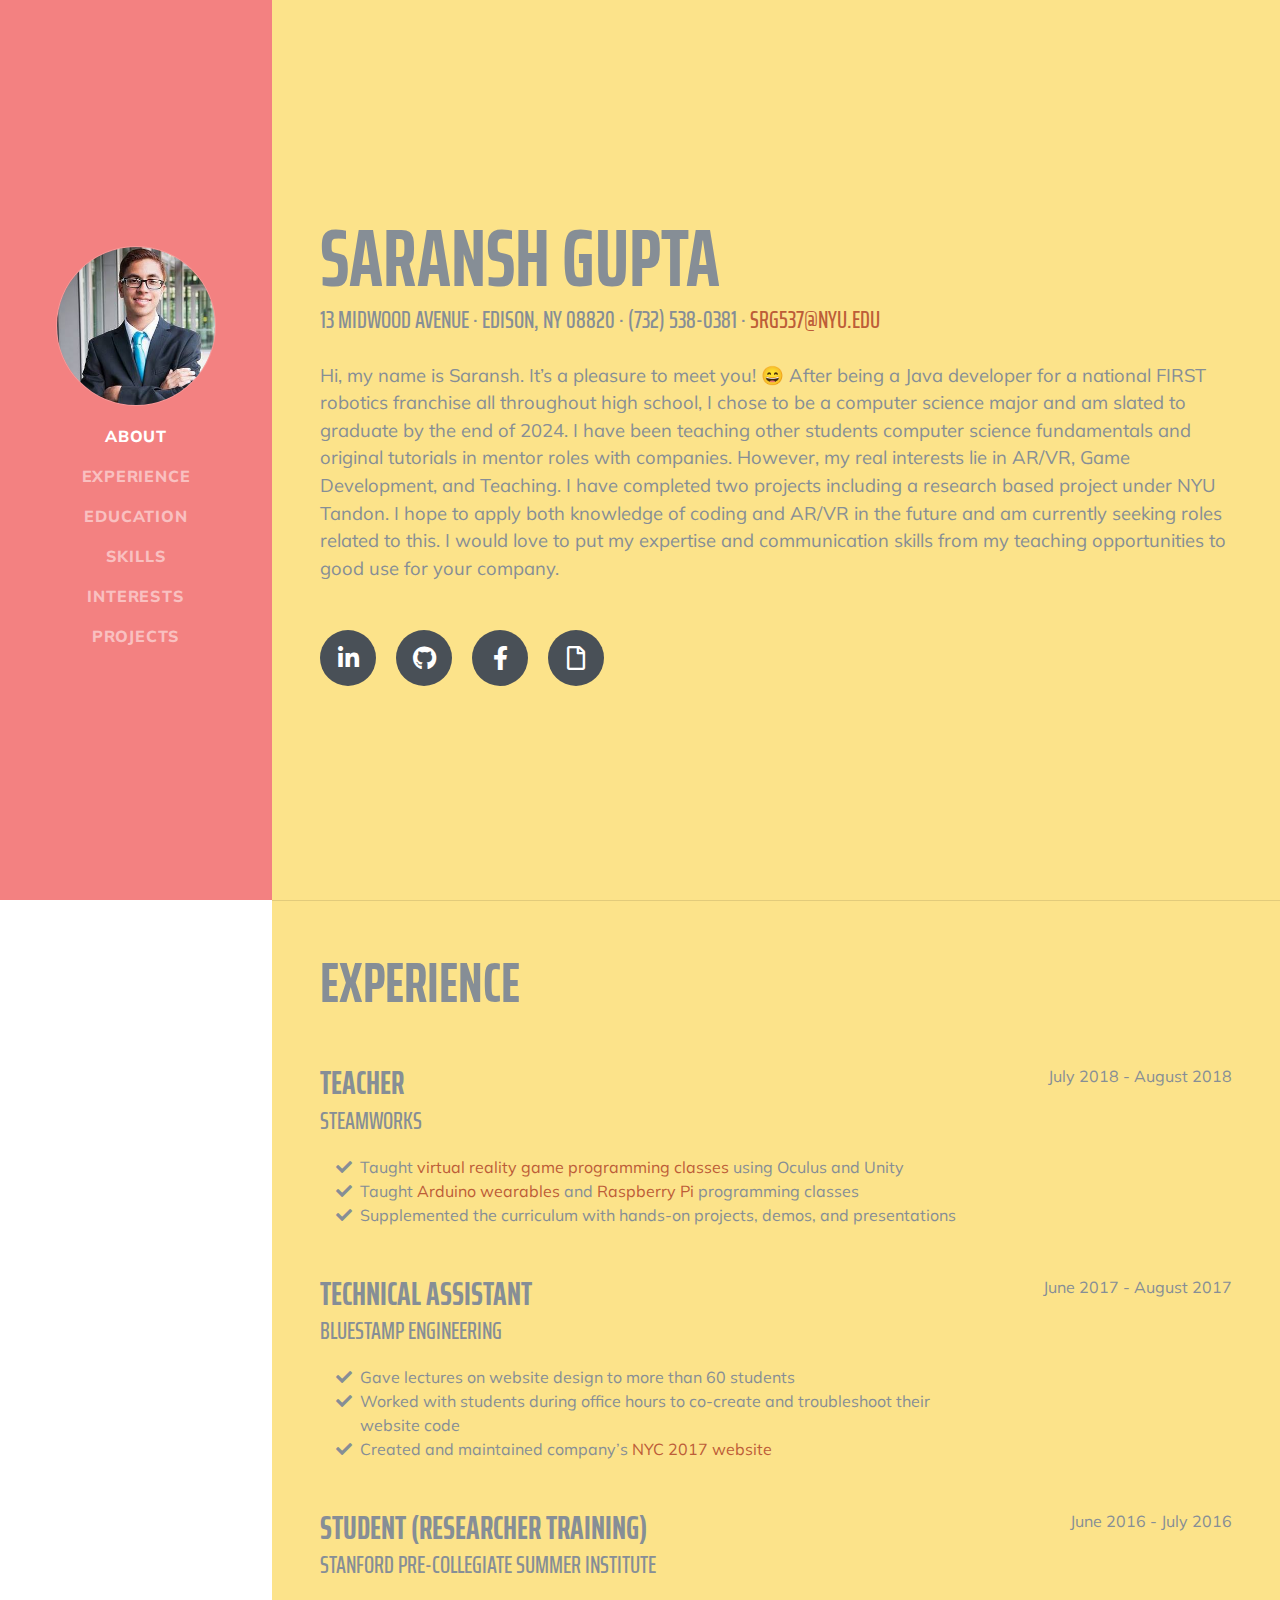
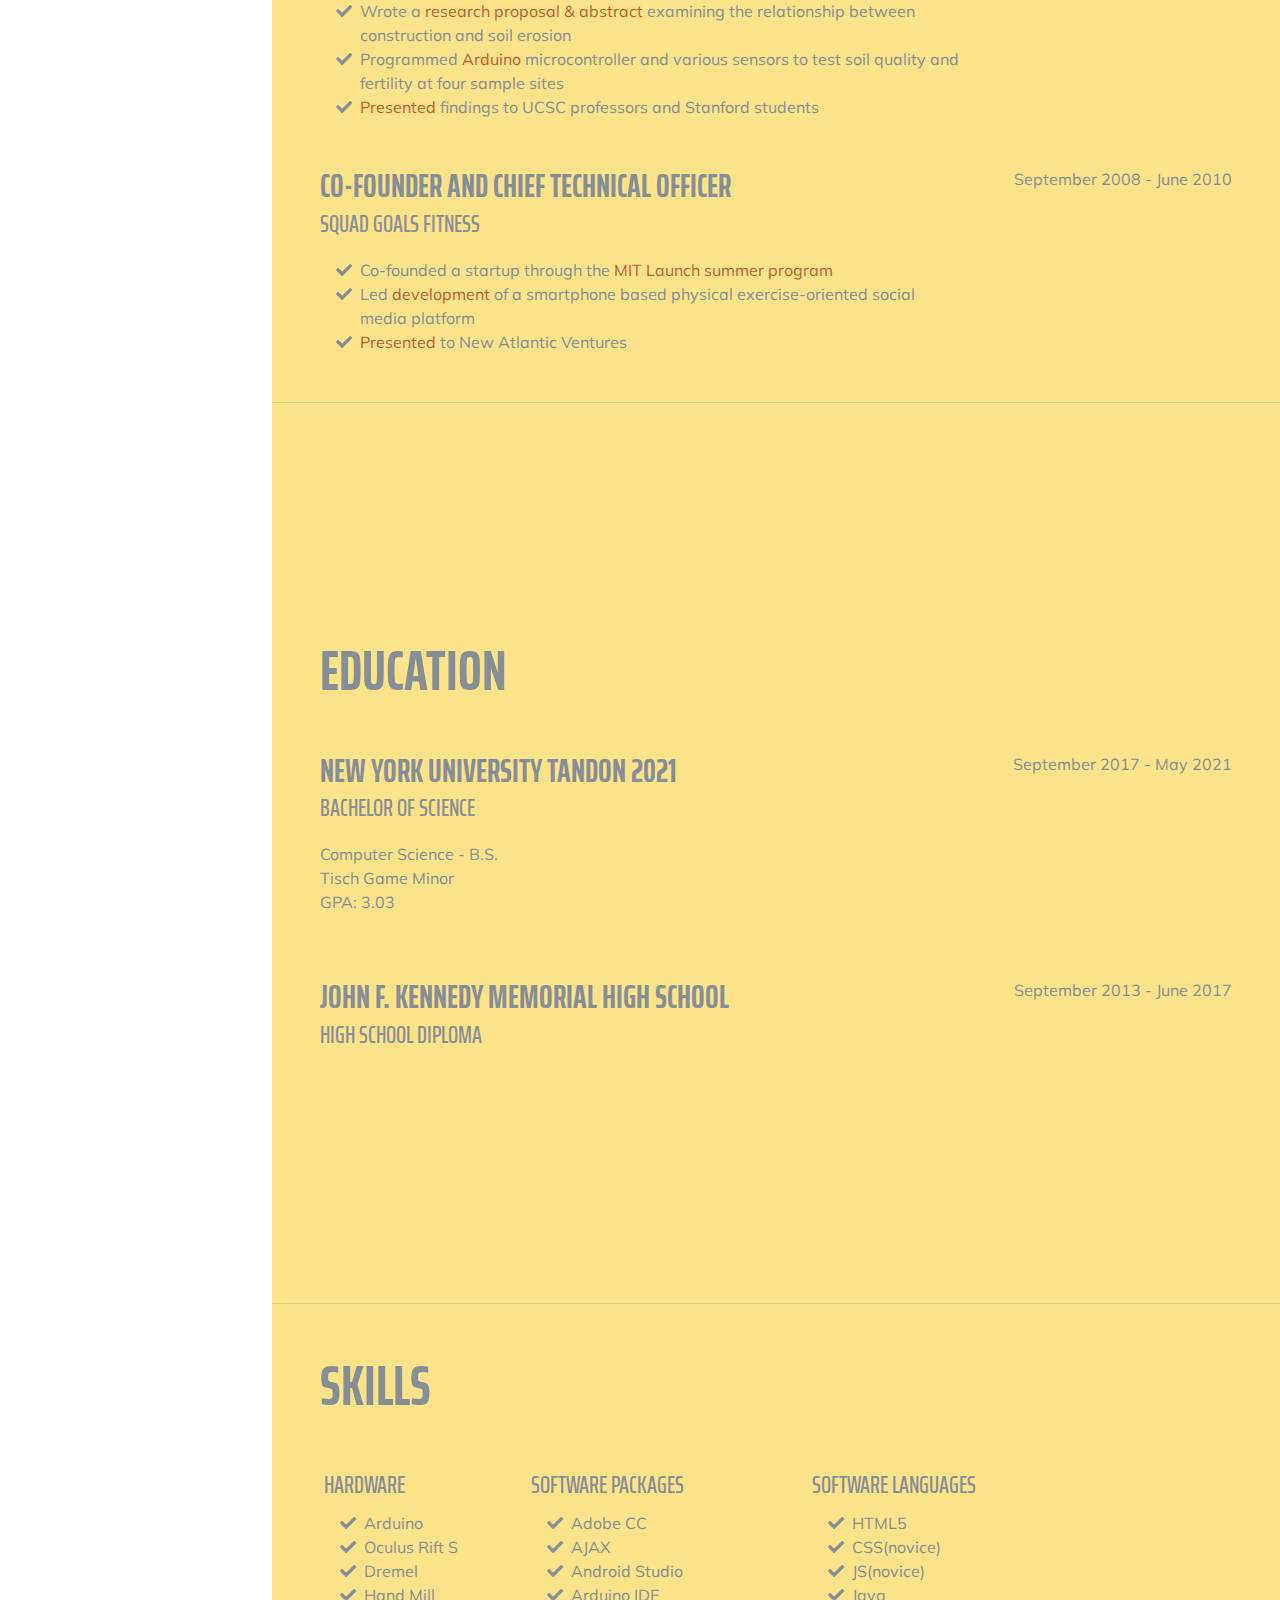
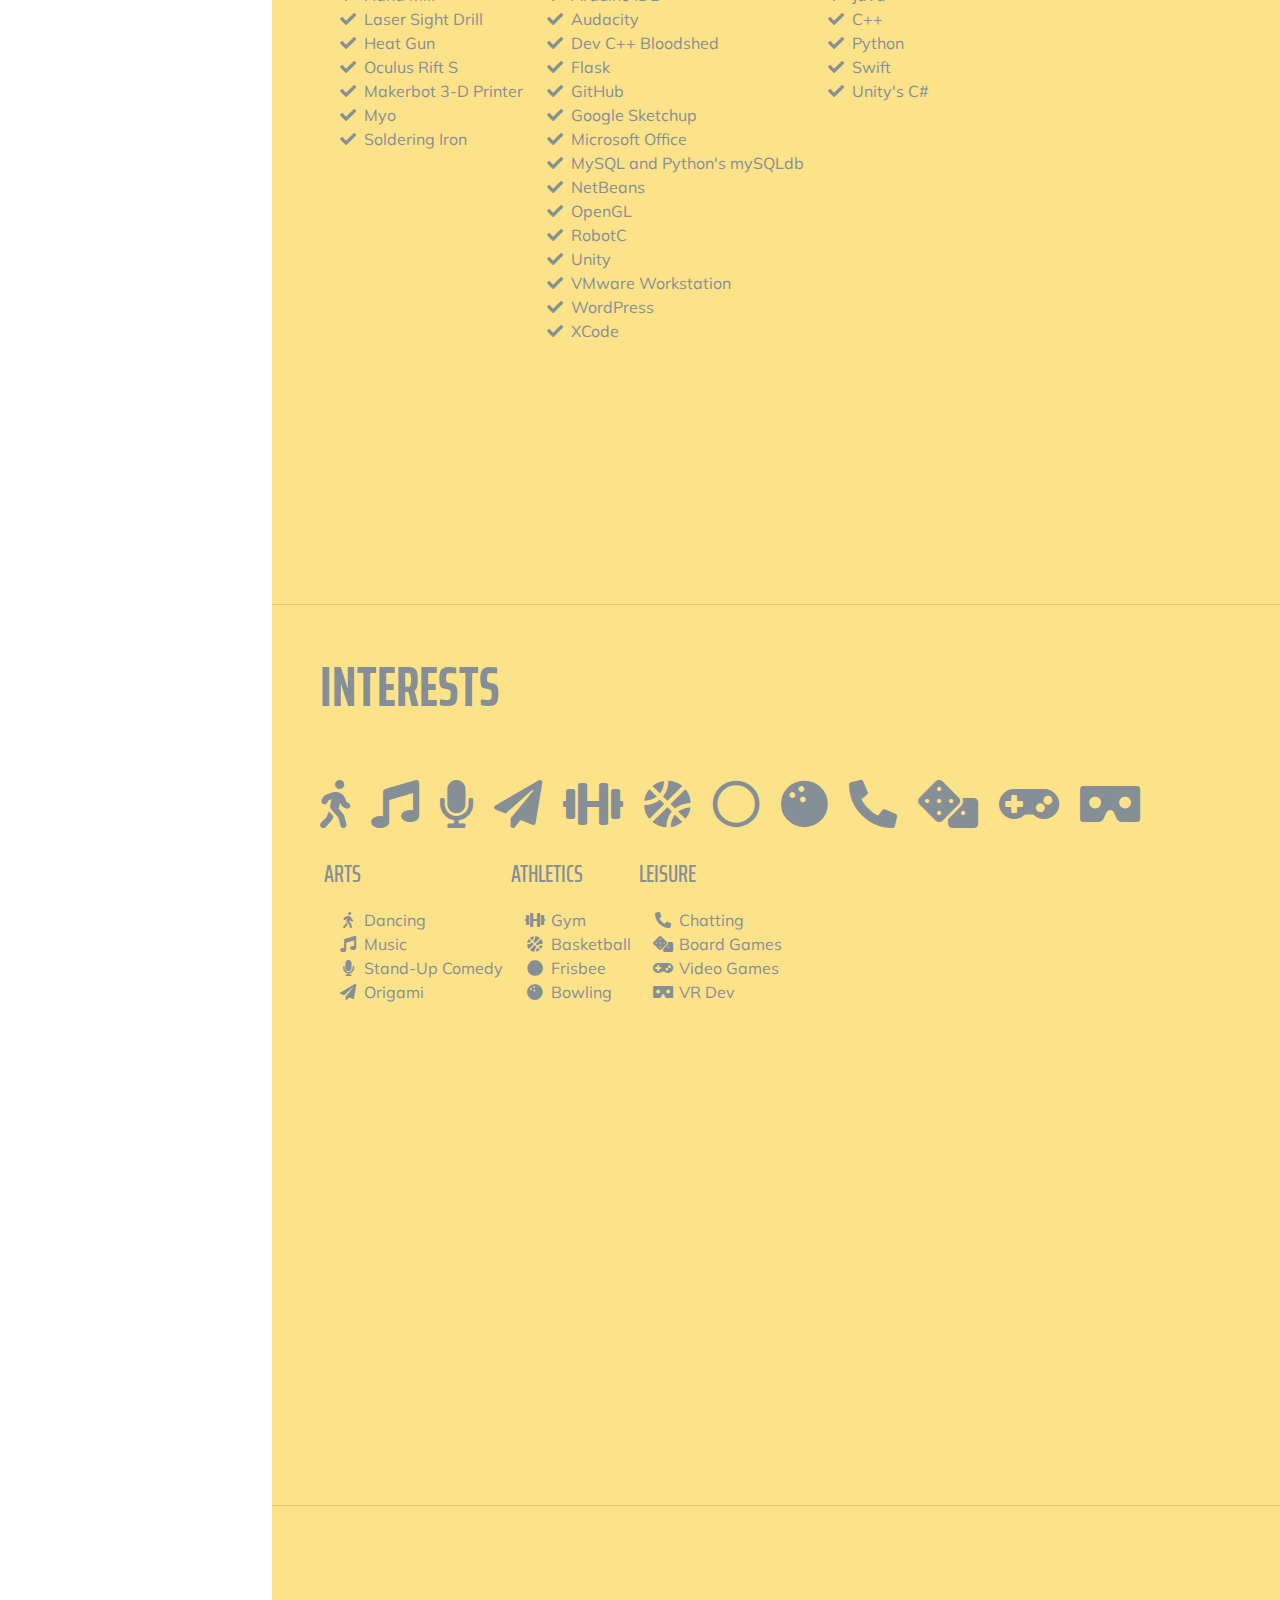
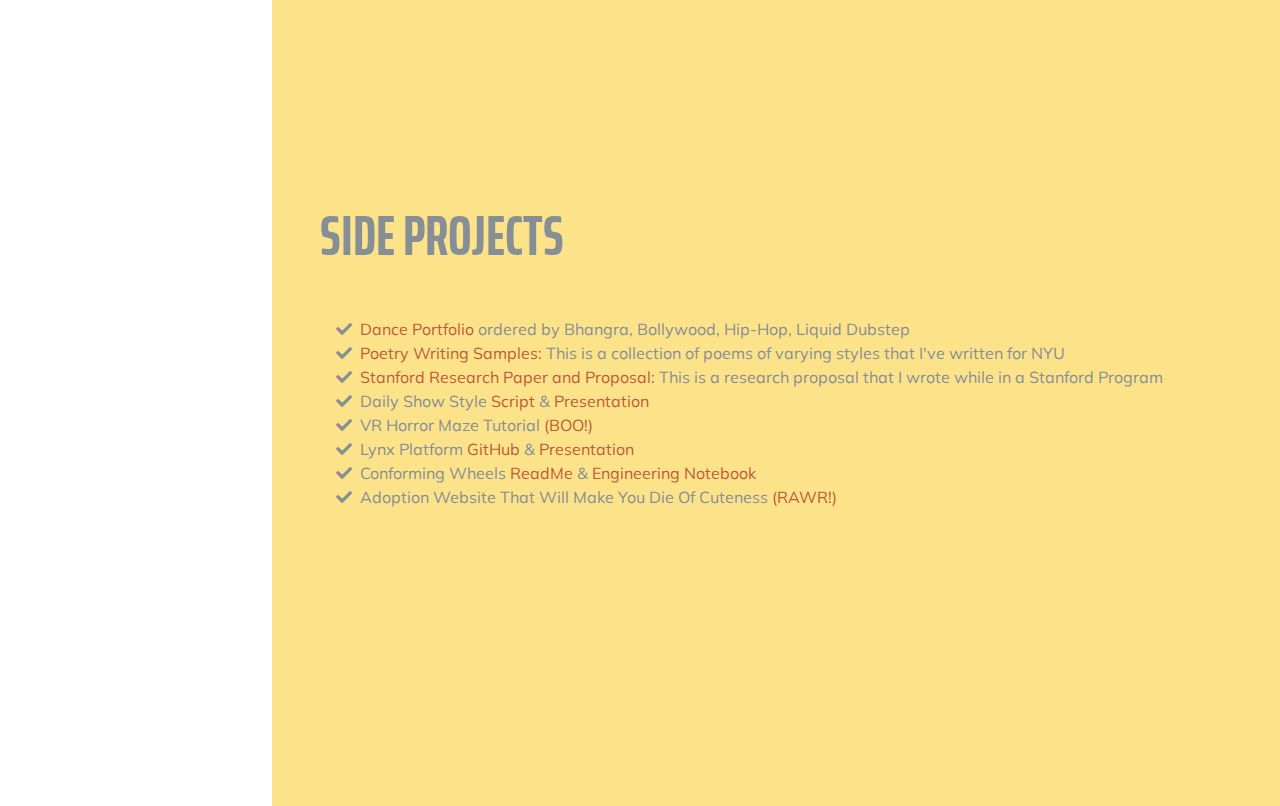
==== index.html @ a54f6830 "Better Wording and Link" ====
<!DOCTYPE html>
<html lang="en">

<head>

  <meta charset="utf-8">
  <meta name="viewport" content="width=device-width, initial-scale=1, shrink-to-fit=no">
  <meta name="description" content="">
  <meta name="author" content="">

  <title>Saransh Gupta</title>

  <!-- Bootstrap core CSS -->
  <link href="vendor/bootstrap/css/bootstrap.min.css" rel="stylesheet">

  <!-- Custom fonts for this template -->
  <link href="https://fonts.googleapis.com/css?family=Saira+Extra+Condensed:500,700" rel="stylesheet">
  <link href="https://fonts.googleapis.com/css?family=Muli:400,400i,800,800i" rel="stylesheet">
  <link href="vendor/fontawesome-free/css/all.min.css" rel="stylesheet">

  <!-- Custom styles for this template -->
  <link href="css/resume.css" rel="stylesheet">

</head>

<body id="page-top">

  <nav class="navbar navbar-expand-lg navbar-dark bg-primary fixed-top" id="sideNav">
    <a class="navbar-brand js-scroll-trigger" href="#page-top">
      <span class="d-block d-lg-none">Saransh Gupta</span>
      <span class="d-none d-lg-block">
        <img class="img-fluid img-profile rounded-circle mx-auto mb-2" src="img/profile.jpg" alt="">
      </span>
    </a>
    <button class="navbar-toggler" type="button" data-toggle="collapse" data-target="#navbarSupportedContent" aria-controls="navbarSupportedContent" aria-expanded="false" aria-label="Toggle navigation">
      <span class="navbar-toggler-icon"></span>
    </button>
    <div class="collapse navbar-collapse" id="navbarSupportedContent">
      <ul class="navbar-nav">
        <li class="nav-item">
          <a class="nav-link js-scroll-trigger" href="#about">About</a>
        </li>
        <li class="nav-item">
          <a class="nav-link js-scroll-trigger" href="#experience">Experience</a>
        </li>
        <li class="nav-item">
          <a class="nav-link js-scroll-trigger" href="#education">Education</a>
        </li>
        <li class="nav-item">
          <a class="nav-link js-scroll-trigger" href="#skills">Skills</a>
        </li>
        <li class="nav-item">
          <a class="nav-link js-scroll-trigger" href="#interests">Interests</a>
        </li>
        <li class="nav-item">
          <a class="nav-link js-scroll-trigger" href="#projects">Projects</a>
        </li>
      </ul>
    </div>
  </nav>

  <div class="container-fluid p-0" id="rightSection">

    <section class="resume-section p-3 p-lg-5 d-flex align-items-center" id="about">
      <div class="w-100">
        <h1 class="mb-0">
          <span class="text-primary">Saransh Gupta</span>
        </h1>
        <div class="subheading mb-4">13 Midwood Avenue · Edison, NY 08820 · (732) 538-0381 ·
          <a href="mailto:srg537@nyu.edu">srg537@nyu.edu</a>
        </div>
        <p class="lead mb-5">Hi, my name is Saransh. It’s a pleasure to meet you! <span>&#128516;</span>
          After being a Java developer for a national FIRST robotics franchise all throughout high school, I chose to be a computer science major and am slated to graduate by the end of 2024.
          I have been teaching other students computer science fundamentals and original tutorials in mentor roles with companies.
          However, my real interests lie in AR/VR, Game Development, and Teaching. I have completed two projects including a research based project under NYU Tandon.
          I hope to apply both knowledge of coding and AR/VR in the future and am currently seeking roles related to this.
          I would love to put my expertise and communication skills from my teaching opportunities to good use for your company.</p>



        <div class="social-icons">
          <a href="https://www.linkedin.com/in/saransh-gupta-76838214a/" target="_blank" rel="noopener" title="LinkedIn ">
            <i class="fab fa-linkedin-in"></i>
          </a>
          <a href="https://github.com/saransh44" target="_blank" rel="noopener" title="GitHub">
            <i class="fab fa-github"></i>
          </a>
          <a href="https://www.facebook.com/saransh.gupta.716" target="_blank" rel="noopener" title="Facebook">
            <i class="fab fa-facebook-f"></i>
          </a>
          <a href="Saransh-Gupta-Resume-VR-Technician.pdf" target="_blank" rel="noopener" title="Resume">
            <i class="far fa-file"></i>
          </a>
        </div>
      </div>
    </section>

    <hr class="m-0">

    <section class="resume-section p-3 p-lg-5 d-flex justify-content-center" id="experience">
      <div class="w-100">
        <h2 class="mb-5">Experience</h2>

        <div class="resume-item d-flex flex-column flex-md-row justify-content-between mb-5">
          <div class="resume-content">
            <h3 class="mb-0">Teacher</h3>
            <div class="subheading mb-3">SteamWorks</div>
            <ul class="fa-ul mb-0">
              <li>
                <i class="fa-li fa fa-check"></i>
                Taught <a href="https://github.com/saransh44/SteamWorks-Projects/tree/master/VR%20Unity%20Class" target="_blank" rel="noopener">
                  virtual reality game programming classes
                </a> using Oculus and Unity</li>
              <li>
                <i class="fa-li fa fa-check"></i>
                Taught <a href="https://github.com/saransh44/SteamWorks-Projects/tree/master/Wearable%20Electronics" target="_blank" rel="noopener">
                  Arduino wearables
                </a> and <a href="https://github.com/saransh44/SteamWorks-Projects/tree/master/Rasperry%20Pi%20Morning%20Class" target="_blank" rel="noopener">
                  Raspberry Pi
                </a> programming classes</li>
              <li>
                <i class="fa-li fa fa-check"></i>
                Supplemented the curriculum with hands-on projects, demos, and presentations</li>
            </ul>
          </div>
          <div class="resume-date text-md-right">
            <span class="text-date">July 2018 - August 2018</span>
          </div>
        </div>

        <div class="resume-item d-flex flex-column flex-md-row justify-content-between mb-5">
          <div class="resume-content">
            <h3 class="mb-0">Technical Assistant</h3>
            <div class="subheading mb-3">BlueStamp Engineering</div>
            <ul class="fa-ul mb-0">
              <li>
                <i class="fa-li fa fa-check"></i>
                Gave lectures on website design to more than 60 students</li>
              <li>
                <i class="fa-li fa fa-check"></i>
                Worked with students during office hours to co-create and troubleshoot their website code</li>
              <li>
                <i class="fa-li fa fa-check"></i>
                Created and maintained company’s <a href="https://bluestampengineering.com/2017-students/" target="_blank" rel="noopener">
                  NYC 2017 website
                </a></li>
            </ul>
          </div>
          <div class="resume-date text-md-right">
            <span class="text-date">June 2017 - August 2017</span>
          </div>
        </div>

        <div class="resume-item d-flex flex-column flex-md-row justify-content-between mb-5">
          <div class="resume-content">
            <h3 class="mb-0">Student (Researcher Training)</h3>
            <div class="subheading mb-3">Stanford Pre-Collegiate Summer Institute</div>
            <ul class="fa-ul mb-0">
              <li>
                <i class="fa-li fa fa-check"></i>
                Wrote a <a href="https://drive.google.com/file/d/1WDD_c12JbHFvUJiFtrfCwK5U7IKbrVuS/view?usp=sharing" target="_blank" rel="noopener">
                  research proposal &amp; abstract
                </a> examining the relationship between construction and soil erosion</li>
              <li>
                <i class="fa-li fa fa-check"></i>
                Programmed <a href="https://github.com/saransh44/Stanford-Pre-Collegiate/tree/master/Arduino%20Testing%20Code" target="_blank" rel="noopener">
                  Arduino
                </a> microcontroller and various sensors to test soil quality and fertility at four sample sites</li>
              <li>
                <i class="fa-li fa fa-check"></i>
                <a href="https://www.emaze.com/@AZIWWZZI/this-is-not-a-pipe" target="_blank" rel="noopener">
                  Presented
                </a> findings to UCSC professors and Stanford students</li>
            </ul>
          </div>
          <div class="resume-date text-md-right">
            <span class="text-date">June 2016 - July 2016</span>
          </div>
        </div>

        <div class="resume-item d-flex flex-column flex-md-row justify-content-between">
          <div class="resume-content">
            <h3 class="mb-0">Co-Founder and Chief Technical Officer</h3>
            <div class="subheading mb-3">Squad Goals Fitness</div>
            <ul class="fa-ul mb-0">
              <li>
                <i class="fa-li fa fa-check"></i>
                Co-founded a startup through the <a href="https://launchx.com/summer-program/" target="_blank" rel="noopener">
                  MIT Launch summer program
                </a></li>
              <li>
                <i class="fa-li fa fa-check"></i>
                Led <a href="https://github.com/saransh44/SquadGoals-Fitness/tree/master/App%20Prototypes" target="_blank" rel="noopener">
                  development
                </a> of a smartphone based physical exercise-oriented social media platform</li>
              <li>
                <i class="fa-li fa fa-check"></i>
                <a href="https://drive.google.com/file/d/1AxNIg6IuGW2gg-oaidrpTa0hUW-SXdqh/view?usp=sharing" target="_blank" rel="noopener">
                  Presented
                </a> to New Atlantic Ventures</li>
            </ul>
          </div>
          <div class="resume-date text-md-right">
            <span class="text-date">September 2008 - June 2010</span>
          </div>
        </div>
      </div>

    </section>

    <hr class="m-0">

    <section class="resume-section p-3 p-lg-5 d-flex align-items-center" id="education">
      <div class="w-100">
        <h2 class="mb-5">Education</h2>

        <div class="resume-item d-flex flex-column flex-md-row justify-content-between mb-5">
          <div class="resume-content">
            <h3 class="mb-0">New York University Tandon 2021</h3>
            <div class="subheading mb-3">Bachelor of Science</div>
            <div>Computer Science - B.S.</div>
            <div>Tisch Game Minor</div>
            <p>GPA: 3.03</p>
          </div>
          <div class="resume-date text-md-right">
            <span class="text-date">September 2017 - May 2021</span>
          </div>
        </div>

        <div class="resume-item d-flex flex-column flex-md-row justify-content-between">
          <div class="resume-content">
            <h3 class="mb-0">John F. Kennedy Memorial High School</h3>
            <div class="subheading mb-3">High School Diploma</div>
            <p></p>
          </div>
          <div class="resume-date text-md-right">
            <span class="date">September 2013 - June 2017</span>
          </div>
        </div>

      </div>
    </section>

    <hr class="m-0">

    <section class="resume-section p-3 p-lg-5" id="skills">
      <div class="w-100">
        <h2 class="mb-5">Skills</h2>

        <ul class="list-inline d-flex align-items">
          <li class="list-inline-item mx-1">
            <div class="subheading mb-2">Hardware</div>
            <ul class="fa-ul mb-0">
              <li>
                <i class="fa-li fa fa-check"></i>
                Arduino</li>
              <li>
                <i class="fa-li fa fa-check"></i>
                Oculus Rift S</li>
              <li>
              <li>
                <i class="fa-li fa fa-check"></i>
                Dremel</li>
              <li>
                <i class="fa-li fa fa-check"></i>
                Hand Mill</li>
              <li>
                <i class="fa-li fa fa-check"></i>
                Laser Sight Drill</li>
              <li>
                <i class="fa-li fa fa-check"></i>
                Heat Gun</li>
              <li>
                  <i class="fa-li fa fa-check"></i>
                Oculus Rift S</li>
              <li>
                <i class="fa-li fa fa-check"></i>
                Makerbot 3-D Printer</li>
              <li>
                <i class="fa-li fa fa-check"></i>
                Myo</li>
              <li>
                <i class="fa-li fa fa-check"></i>
                Soldering Iron</li>
            </ul>
          </li>
          <li class="list-inline-item mx-1">
            <div class="subheading mb-2">Software Packages</div>
            <ul class="fa-ul mb-0">
              <li>
                <i class="fa-li fa fa-check"></i>
                Adobe CC</li>
              <li>
                <i class="fa-li fa fa-check"></i>
                AJAX</li>
              <li>
                <i class="fa-li fa fa-check"></i>
                Android Studio</li>
              <li>
                <i class="fa-li fa fa-check"></i>
                Arduino IDE</li>
              <li>
                <i class="fa-li fa fa-check"></i>
                Audacity</li>
              <li>
                <i class="fa-li fa fa-check"></i>
                Dev C++ Bloodshed</li>
              <li>
                <i class="fa-li fa fa-check"></i>
                Flask</li>
              <li>
                <i class="fa-li fa fa-check"></i>
                GitHub</li>
              <li>
                <i class="fa-li fa fa-check"></i>
                Google Sketchup</li>
              <li>
                <i class="fa-li fa fa-check"></i>
                Microsoft Office</li>
              <li>
                  <i class="fa-li fa fa-check"></i>
                  MySQL and Python's mySQLdb</li>
              <li>
                <i class="fa-li fa fa-check"></i>
                NetBeans</li>
              <li>
                <i class="fa-li fa fa-check"></i>
                OpenGL</li>
              <li>
                <i class="fa-li fa fa-check"></i>
                RobotC</li>
              <li>
                <i class="fa-li fa fa-check"></i>
                Unity</li>
              <li>
                <i class="fa-li fa fa-check"></i>
                VMware Workstation</li>
              <li>
                <i class="fa-li fa fa-check"></i>
                WordPress</li>
              <li>
                <i class="fa-li fa fa-check"></i>
                XCode</li>
            </ul>
          </li>
          <li class="list-inline-item mx-1">
            <div class="subheading mb-2">Software Languages</div>
            <ul class="fa-ul mb-0">
              <li>
                <i class="fa-li fa fa-check"></i>
                HTML5</li>
              <li>
                <i class="fa-li fa fa-check"></i>
                CSS(novice)</li>
              <li>
                <i class="fa-li fa fa-check"></i>
                JS(novice)</li>
              <li>
                <i class="fa-li fa fa-check"></i>
                Java</li>
              <li>
                <i class="fa-li fa fa-check"></i>
                C++</li>
              <li>
                <i class="fa-li fa fa-check"></i>
                Python</li>
              <li>
                <i class="fa-li fa fa-check"></i>
                Swift</li>
              <li>
                <i class="fa-li fa fa-check"></i>
                Unity's C#</li>
            </ul>
          </li>
        </ul>
      </div>
    </section>

    <hr class="m-0">

    <section class="resume-section p-3 p-lg-5 d-flex" id="interests">
      <div class="w-100">
        <h2 class="mb-5">Interests</h2>
        <ul class="list-inline dev-icons">
          <li class="list-inline-item">
            <i class="fas fa-walking"></i>
          </li>
          <li class="list-inline-item">
            <i class="fas fa-music"></i>
          </li>
          <li class="list-inline-item">
            <i class="fas fa-microphone"></i>
          </li>
          <li class="list-inline-item">
            <i class="fas fa-paper-plane"></i>
          </li>
          <li class="list-inline-item">
            <i class="fas fa-dumbbell"></i>
          </li>
          <li class="list-inline-item">
            <i class="fas fa-basketball-ball"></i>
          </li>
          <li class="list-inline-item">
            <i class="far fa-circle"></i>
          </li>
          <li class="list-inline-item">
            <i class="fas fa-bowling-ball"></i>
          </li>
          <li class="list-inline-item">
            <i class="fas fa-phone-alt"></i>
          </li>
          <li class="list-inline-item">
            <i class="fas fa-dice"></i>
          </li>
          <li class="list-inline-item">
            <i class="fas fa-gamepad"></i>
          </li>
          <li class="list-inline-item">
            <i class="fas fa-vr-cardboard"></i>
          </li>
        </ul>

        <ul class="list-inline d-flex align-items">
          <li class="list-inline-item mx-1">
            <div class="subheading mb-3">Arts</div>
            <ul class="fa-ul mb-0">
              <li>
                <i class="fa-li fa fa-walking"></i>
                Dancing</li>
              <li>
                <i class="fa-li fa fa-music"></i>
                Music</li>
              <li>
                <i class="fa-li fa fa-microphone"></i>
                Stand-Up Comedy</li>
              <li>
                <i class="fa-li fa fa-paper-plane"></i>
                Origami</li>
            </ul>
          </li>
          <li class="list-inline-item mx-1">
            <div class="subheading mb-3">Athletics</div>
            <ul class="fa-ul mb-0">
              <li>
                <i class="fa-li fa fa-dumbbell"></i>
                Gym</li>
              <li>
                <i class="fa-li fa fa-basketball-ball"></i>
                Basketball</li>
              <li>
                <i class="fa-li fa fa-circle"></i>
                Frisbee</li>
              <li>
                <i class="fa-li fa fa-bowling-ball"></i>
                Bowling</li>
            </ul>
          </li>
          <li class="list-inline-item mx-1">
            <div class="subheading mb-3">Leisure</div>
            <ul class="fa-ul mb-0">
              <li>
                <i class="fa-li fa fa-phone-alt"></i>
                Chatting</li>
              <li>
                <i class="fa-li fa fa-dice"></i>
                Board Games</li>
              <li>
                <i class="fa-li fa fa-gamepad"></i>
                Video Games</li>
              <li>
                <i class="fa-li fa fa-vr-cardboard"></i>
                VR Dev</li>
            </ul>
          </li>
        </ul>
      </div>
    </section>

    <hr class="m-0">

    <section class="resume-section p-3 p-lg-5 d-flex align-items-center" id="projects">
      <div class="w-100">
        <h2 class="mb-5">Side Projects</h2>
        <ul class="fa-ul mb-0">
          <li>
            <i class="fa-li fa fa-check"></i>
            <a href="https://drive.google.com/file/d/0BxiZem0QD8Isc2JSZHVIdGRWQ0U/view?usp=sharing" target="_blank" rel="noopener">
              Dance Portfolio
            </a>ordered by Bhangra, Bollywood, Hip-Hop, Liquid Dubstep </li>
            <!-- <i class="fa-li fa fa-check"></i>
            <a href="http://f948d5dd353e.ngrok.io/" target="_blank" rel="noopener">
              ToDoList Sample Site
            </a>displaying the power of HTML, CSS, JS, JS’Ajax, Python’s Flask, Python’s mySQLdb, MySQL </li> -->
          <li>
            <i class="fa-li fa fa-check"></i>
            <a href="https://drive.google.com/drive/folders/1U7Sl16ek_gzHz1SuKWc3vw4nsKh8J0qZ?usp=sharing" target="_blank" rel="noopener">
              Poetry Writing Samples: 
            </a>This is a collection of poems of varying styles that I've written for NYU </li>
          
          <li>
              <i class="fa-li fa fa-check"></i>
              <a href="https://docs.google.com/document/d/0B8gr3AQvjZwSTEY1eEFFazUwaEE/edit?usp=sharing&ouid=100303394141129317902&resourcekey=0-Ox1oJKIn7KvffF8Zb26seg&rtpof=true&sd=true" target="_blank" rel="noopener">
                Stanford Research Paper and Proposal: 
              </a>This is a research proposal that I wrote while in a Stanford Program </li>
          <li>
            <i class="fa-li fa fa-check"></i>
            Daily Show Style <a href="https://docs.google.com/document/d/1D_EPNZG-DemUpPTbkLmfDhewSfEU1qaycpL2zxHpamE/edit?usp=sharing" target="_blank" rel="noopener">
              Script
            </a> &amp; <a href="https://drive.google.com/file/d/12hMh4UMIaNM506CAvxTM3rqGSc84phHt/view?usp=sharing" target="_blank" rel="noopener">
              Presentation
            </a></li>
          <li>
            <i class="fa-li fa fa-check"></i>
            VR Horror Maze Tutorial<a href="https://github.com/saransh44/Horror-Games" target="_blank" rel="noopener">
              (BOO!)
            </a></li>
          <li>
            <i class="fa-li fa fa-check"></i>
            Lynx Platform <a href="https://github.com/saransh44/LynxApp" target="_blank" rel="noopener">
              GitHub
            </a> &amp;
            <a href="https://drive.google.com/file/d/1zNTwzfvbZ8Fy3Qt60LpvO07_j0FgdUvO/view?usp=sharing" target="_blank" rel="noopener">
              Presentation
            </a></li>
          <!-- <li>
            <i class="fa-li fa fa-check"></i>
            Stanford Soil Erosion Research &amp; Presentation </li> -->
          <li>
            <i class="fa-li fa fa-check"></i>
            Conforming Wheels <a href="https://github.com/saransh44/Conforming-Wheels/blob/master/README.md" target="_blank" rel="noopener">
              ReadMe
            </a> &amp;
            <a href="https://onedrive.live.com/redir?resid=C221876787431576%212844&authkey=%21AJ73-8-MNhJIIZ4&page=View&wd=target%28CAD%20and%20Design.one%7Cb3ecca20-816f-4d23-8037-c173ade24412%2FWheel%20Launcher%20Design%20V4%7Cde5dfc56-efba-453c-8a3f-7582943a52de%2F%29" target="_blank" rel="noopener">
              Engineering Notebook
            </a></li>
          <li>
            <i class="fa-li fa fa-check"></i>
            Adoption Website That Will Make You Die Of Cuteness
            <a href="puppy-website/index.html" target="_blank" rel="noopener">
              (RAWR!)
            </a></li>

        </ul>
      </div>
    </section>

  </div>

  <!-- Bootstrap core JavaScript -->
  <script src="vendor/jquery/jquery.min.js"></script>
  <script src="vendor/bootstrap/js/bootstrap.bundle.min.js"></script>

  <!-- Plugin JavaScript -->
  <script src="vendor/jquery-easing/jquery.easing.min.js"></script>

  <!-- Custom scripts for this template -->
  <script src="js/resume.min.js"></script>

</body>

</html>
---- css/resume.css ----
/*!
 * Start Bootstrap - Resume v5.0.7 (https://startbootstrap.com/template-overviews/resume)
 * Copyright 2013-2019 Start Bootstrap
 * Licensed under MIT (https://github.com/BlackrockDigital/startbootstrap-resume/blob/master/LICENSE)
 */

body {
  font-family: 'Muli', -apple-system, BlinkMacSystemFont, 'Segoe UI', Roboto, 'Helvetica Neue', Arial, sans-serif, 'Apple Color Emoji', 'Segoe UI Emoji', 'Segoe UI Symbol', 'Noto Color Emoji';
  padding-top: 54px;
  color: #868e96;
}


@media (min-width: 992px) {
  body {
    padding-top: 0;
    padding-left: 17rem;
  }
}

h1,
h2,
h3,
h4,
h5,
h6 {
  font-family: 'Saira Extra Condensed', -apple-system, BlinkMacSystemFont, 'Segoe UI', Roboto, 'Helvetica Neue', Arial, sans-serif, 'Apple Color Emoji', 'Segoe UI Emoji', 'Segoe UI Symbol', 'Noto Color Emoji';
  font-weight: 700;
  text-transform: uppercase;
  color: #868e96
}

h1 {
  font-size: 5rem;
  line-height: 5.5rem;
}

h2 {
  font-size: 3.5rem;
}

h3 {
  font-size: 2rem;
}

p.lead {
  font-size: 1.15rem;
  font-weight: 400;
}

.subheading {
  text-transform: uppercase;
  font-weight: 500;
  font-family: 'Saira Extra Condensed', -apple-system, BlinkMacSystemFont, 'Segoe UI', Roboto, 'Helvetica Neue', Arial, sans-serif, 'Apple Color Emoji', 'Segoe UI Emoji', 'Segoe UI Symbol', 'Noto Color Emoji';
  font-size: 1.5rem;
}

.social-icons a {
  display: inline-block;
  height: 3.5rem;
  width: 3.5rem;
  background-color: #495057;
  color: #fff !important;
  border-radius: 100%;
  text-align: center;
  font-size: 1.5rem;
  line-height: 3.5rem;
  margin-right: 1rem;
}

.social-icons a:last-child {
  margin-right: 0;
}

.social-icons a:hover {
  background-color: #BD5D38;
}

.dev-icons {
  font-size: 3rem;
}

.dev-icons .list-inline-item i:hover {
  color: #BD5D38;
}

#sideNav .navbar-nav .nav-item .nav-link {
  font-weight: 800;
  letter-spacing: 0.05rem;
  text-transform: uppercase;
}

#sideNav .navbar-toggler:focus {
  outline-color: #d48a6e;
}

@media (min-width: 992px) {
  #sideNav {
    text-align: center;
    position: fixed;
    top: 0;
    left: 0;
    display: -webkit-box;
    display: -ms-flexbox;
    display: flex;
    -webkit-box-orient: vertical;
    -webkit-box-direction: normal;
    -ms-flex-direction: column;
    flex-direction: column;
    width: 17rem;
    height: 100vh;
  }
  #sideNav .navbar-brand {
    display: -webkit-box;
    display: -ms-flexbox;
    display: flex;
    margin: auto auto 0;
    padding: 0.1rem;
  }
  #sideNav .navbar-brand .img-profile {
    max-width: 10rem;
    max-height: 10rem;
    border: 0.1rem solid rgba(255, 255, 255, 0.2);
  }
  #sideNav .navbar-collapse {
    display: -webkit-box;
    display: -ms-flexbox;
    display: flex;
    -webkit-box-align: start;
    -ms-flex-align: start;
    align-items: flex-start;
    -webkit-box-flex: 0;
    -ms-flex-positive: 0;
    flex-grow: 0;
    width: 100%;
    margin-bottom: auto;
  }
  #sideNav .navbar-collapse .navbar-nav {
    -webkit-box-orient: vertical;
    -webkit-box-direction: normal;
    -ms-flex-direction: column;
    flex-direction: column;
    width: 100%;
  }
  #sideNav .navbar-collapse .navbar-nav .nav-item {
    display: block;
  }
  #sideNav .navbar-collapse .navbar-nav .nav-item .nav-link {
    display: block;
  }
}

section.resume-section {
  padding-top: 5rem !important;
  padding-bottom: 5rem !important;
  max-width: 75rem;
}

section.resume-section .resume-item .resume-date {
  min-width: none;
}

@media (min-width: 768px) {
  section.resume-section {
    min-height: 100vh;
  }
  section.resume-section .resume-item .resume-date {
    min-width: 17rem;
  }
}

@media (min-width: 992px) {
  section.resume-section {
    padding-top: 3rem !important;
    padding-bottom: 3rem !important;
  }
}

.bg-primary {
  background-color: #f38181 !important;
}

.text-primary {
  color: #868e96 !important;
}
.text-date {

}
a {
  color: #BD5D38;
}

a:hover, a:focus, a:active {
  color: #824027;
}
#rightSection {
  background-color: #fce38a;
  padding: none;
  margin: none;

}

.navbar-toggler {
  /* padding: .25rem rem; */
  padding-right:0.75rem !important;

  padding-left: 0.25rem  !important;


  margin-right: 2.1rem !important;
  /* margin-left: 1rem  !important; */


  font-size: 1.25rem;
  line-height: 1;
  background-color: transparent;
  border: 1px solid transparent;
  border-radius: .25rem;
}

/* .fixed-top {
  position: fixed;
  top: 0;
  right: 1 !important;
  left: 0;
  z-index: 1030;
} */
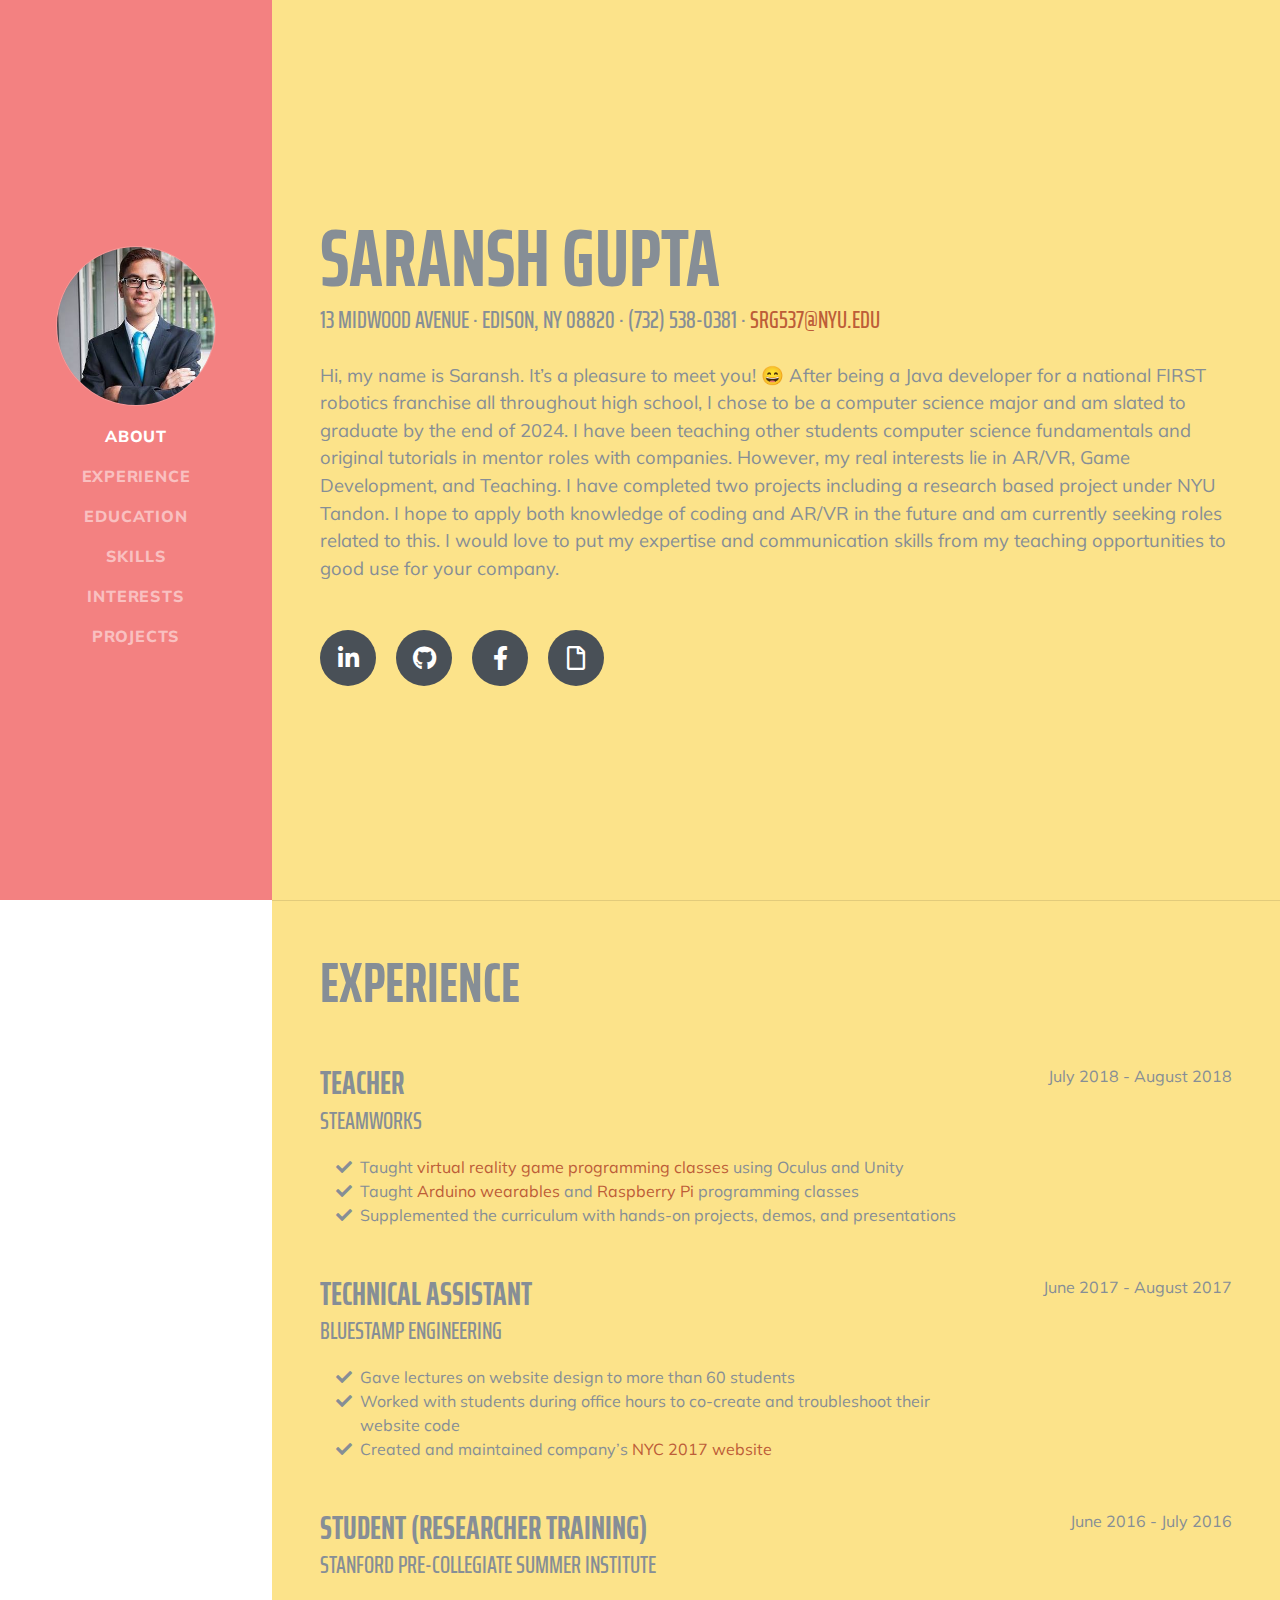
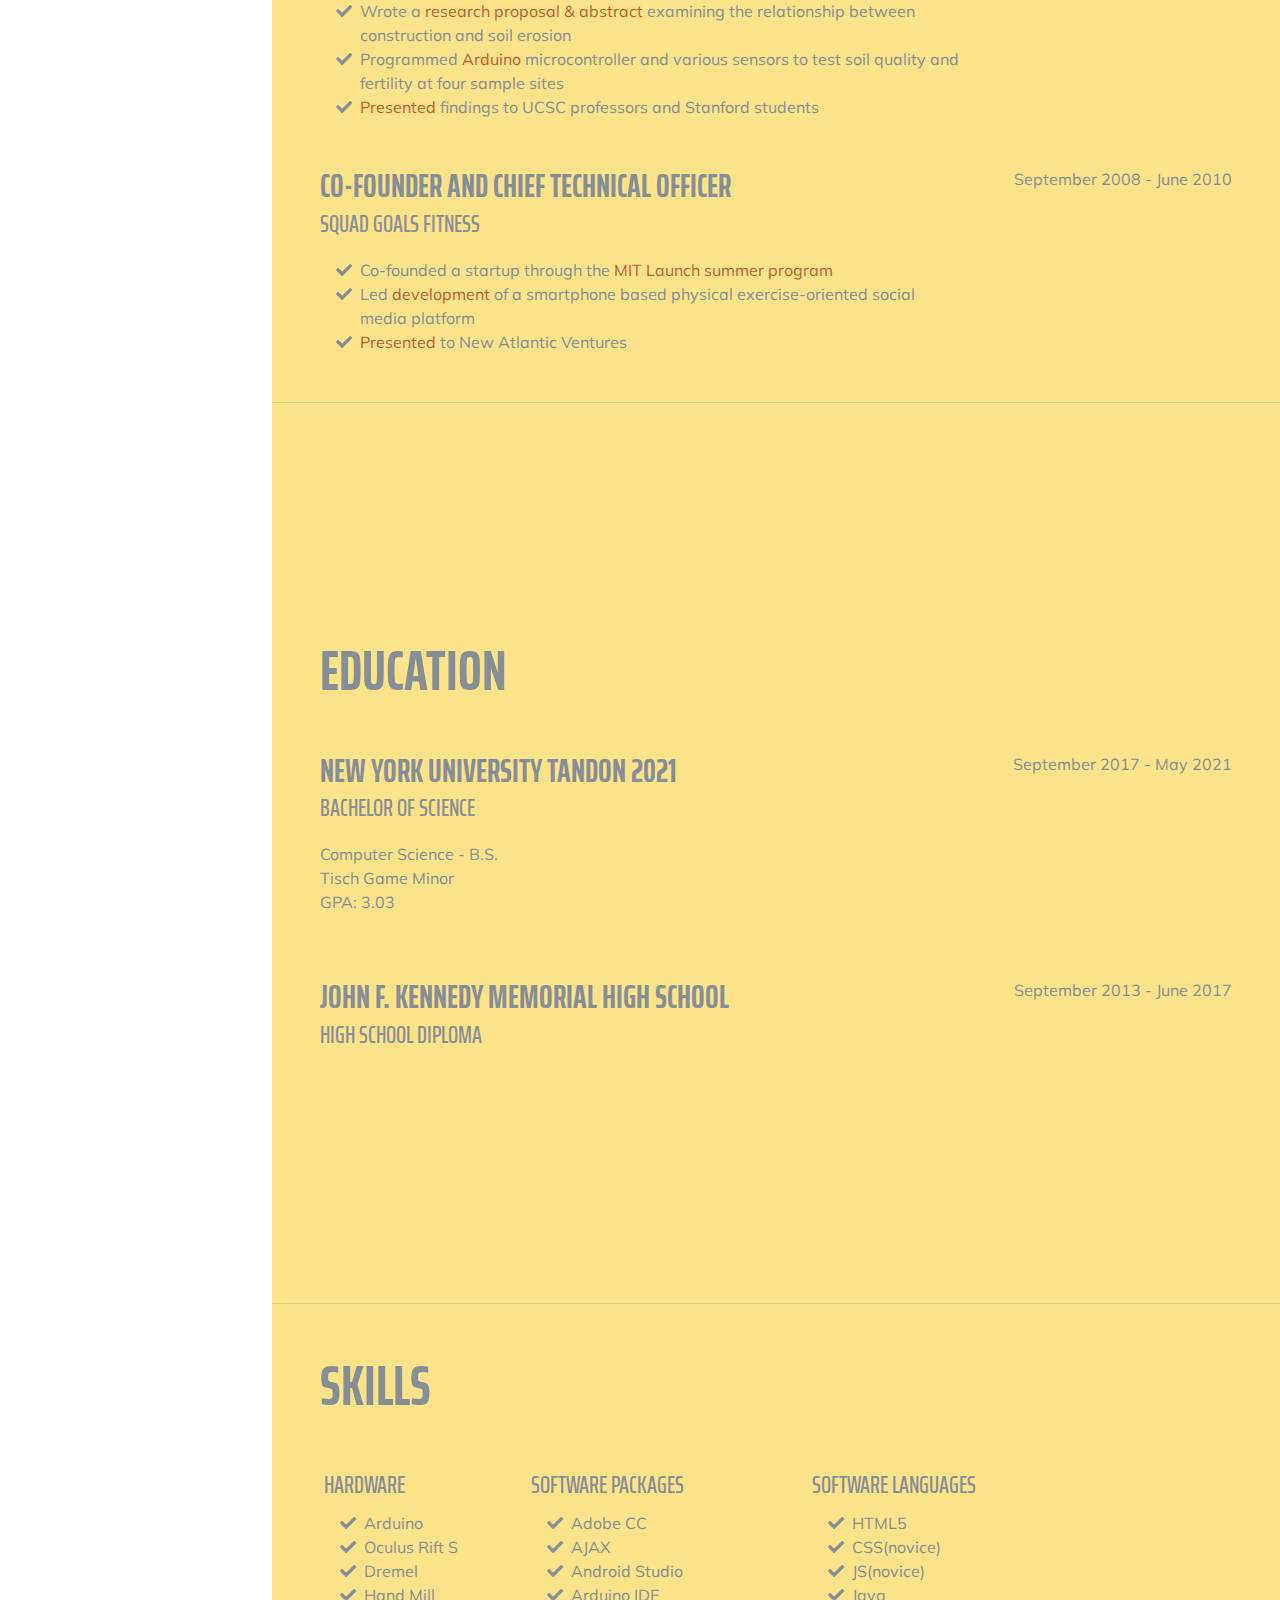
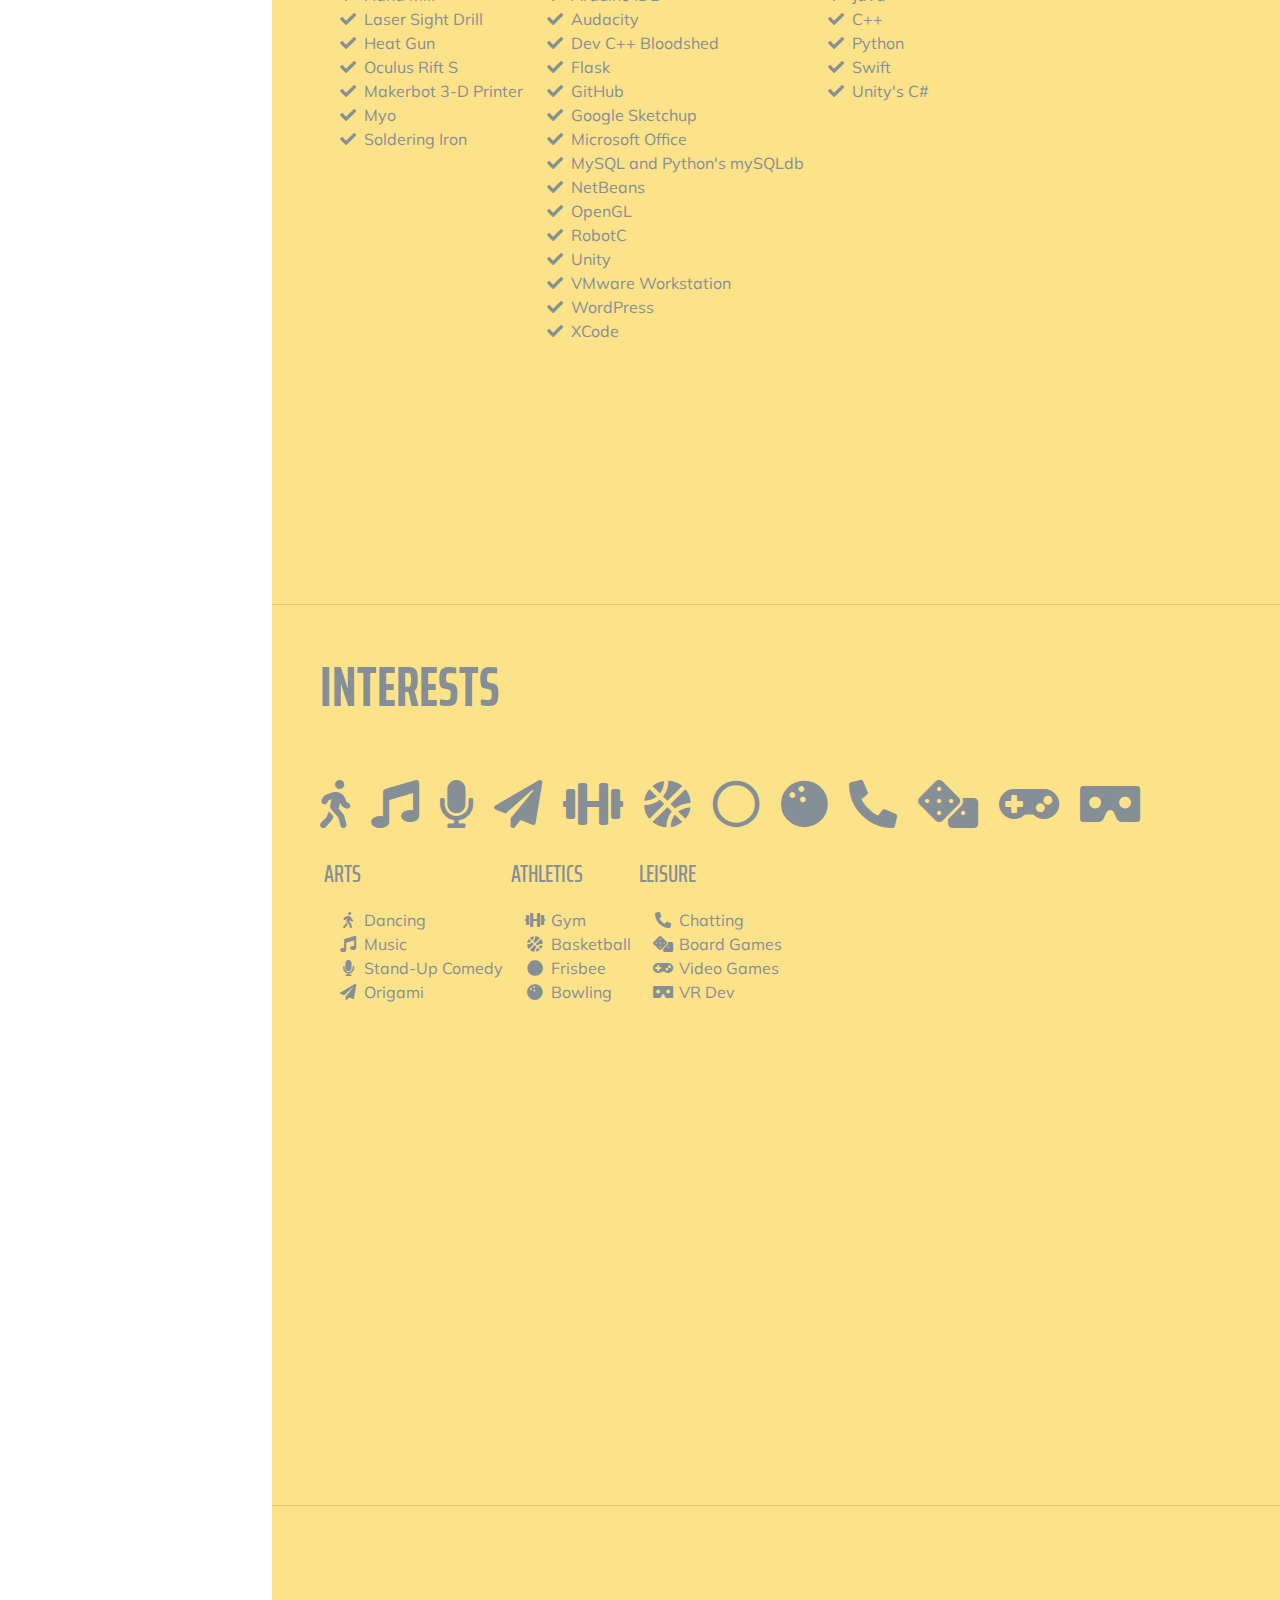
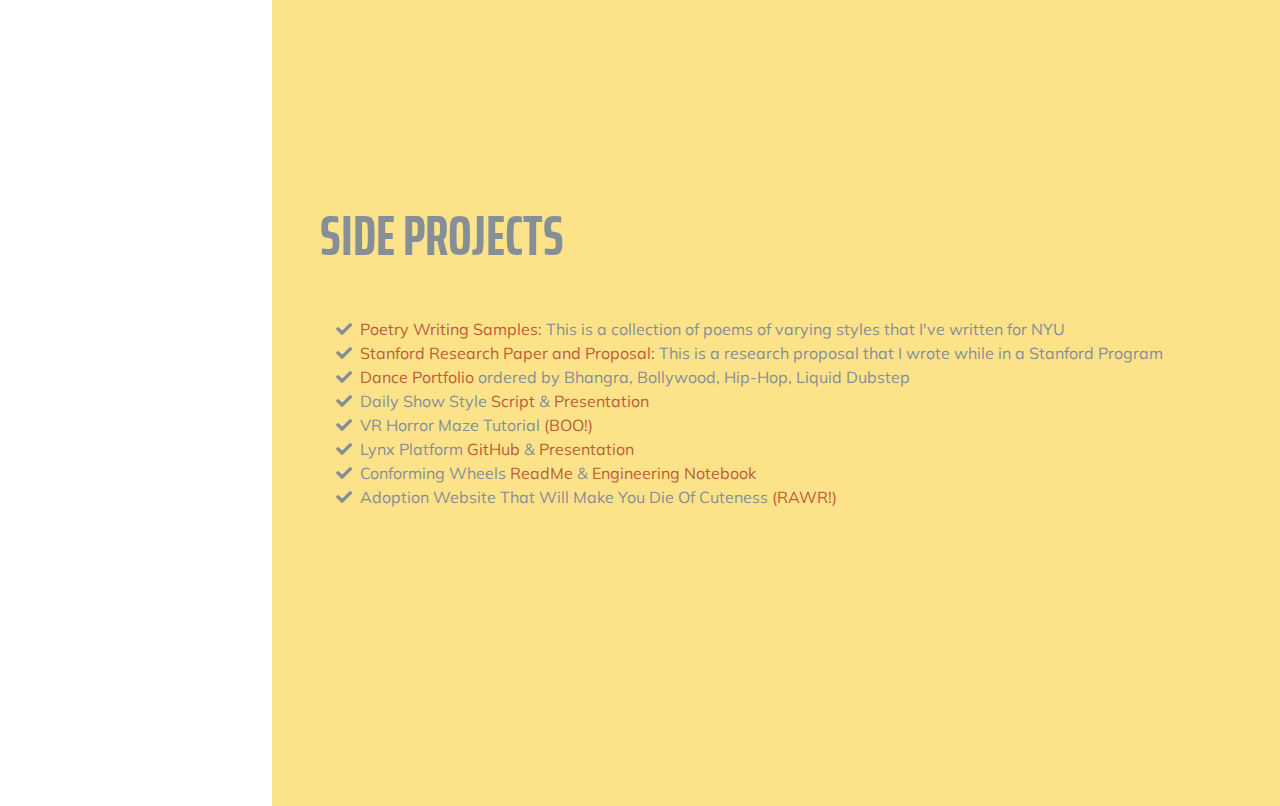
==== commit 6ac2d8d0: "reordered the Side Projects list" ====
--- a/index.html
+++ b/index.html
@@ -482,11 +482,7 @@
       <div class="w-100">
         <h2 class="mb-5">Side Projects</h2>
         <ul class="fa-ul mb-0">
-          <li>
-            <i class="fa-li fa fa-check"></i>
-            <a href="https://drive.google.com/file/d/0BxiZem0QD8Isc2JSZHVIdGRWQ0U/view?usp=sharing" target="_blank" rel="noopener">
-              Dance Portfolio
-            </a>ordered by Bhangra, Bollywood, Hip-Hop, Liquid Dubstep </li>
+          
             <!-- <i class="fa-li fa fa-check"></i>
             <a href="http://f948d5dd353e.ngrok.io/" target="_blank" rel="noopener">
               ToDoList Sample Site
@@ -496,12 +492,16 @@
             <a href="https://drive.google.com/drive/folders/1U7Sl16ek_gzHz1SuKWc3vw4nsKh8J0qZ?usp=sharing" target="_blank" rel="noopener">
               Poetry Writing Samples: 
             </a>This is a collection of poems of varying styles that I've written for NYU </li>
-          
           <li>
               <i class="fa-li fa fa-check"></i>
               <a href="https://docs.google.com/document/d/0B8gr3AQvjZwSTEY1eEFFazUwaEE/edit?usp=sharing&ouid=100303394141129317902&resourcekey=0-Ox1oJKIn7KvffF8Zb26seg&rtpof=true&sd=true" target="_blank" rel="noopener">
                 Stanford Research Paper and Proposal: 
               </a>This is a research proposal that I wrote while in a Stanford Program </li>
+          <li>
+            <i class="fa-li fa fa-check"></i>
+            <a href="https://drive.google.com/file/d/0BxiZem0QD8Isc2JSZHVIdGRWQ0U/view?usp=sharing" target="_blank" rel="noopener">
+              Dance Portfolio
+            </a>ordered by Bhangra, Bollywood, Hip-Hop, Liquid Dubstep</li>
           <li>
             <i class="fa-li fa fa-check"></i>
             Daily Show Style <a href="https://docs.google.com/document/d/1D_EPNZG-DemUpPTbkLmfDhewSfEU1qaycpL2zxHpamE/edit?usp=sharing" target="_blank" rel="noopener">
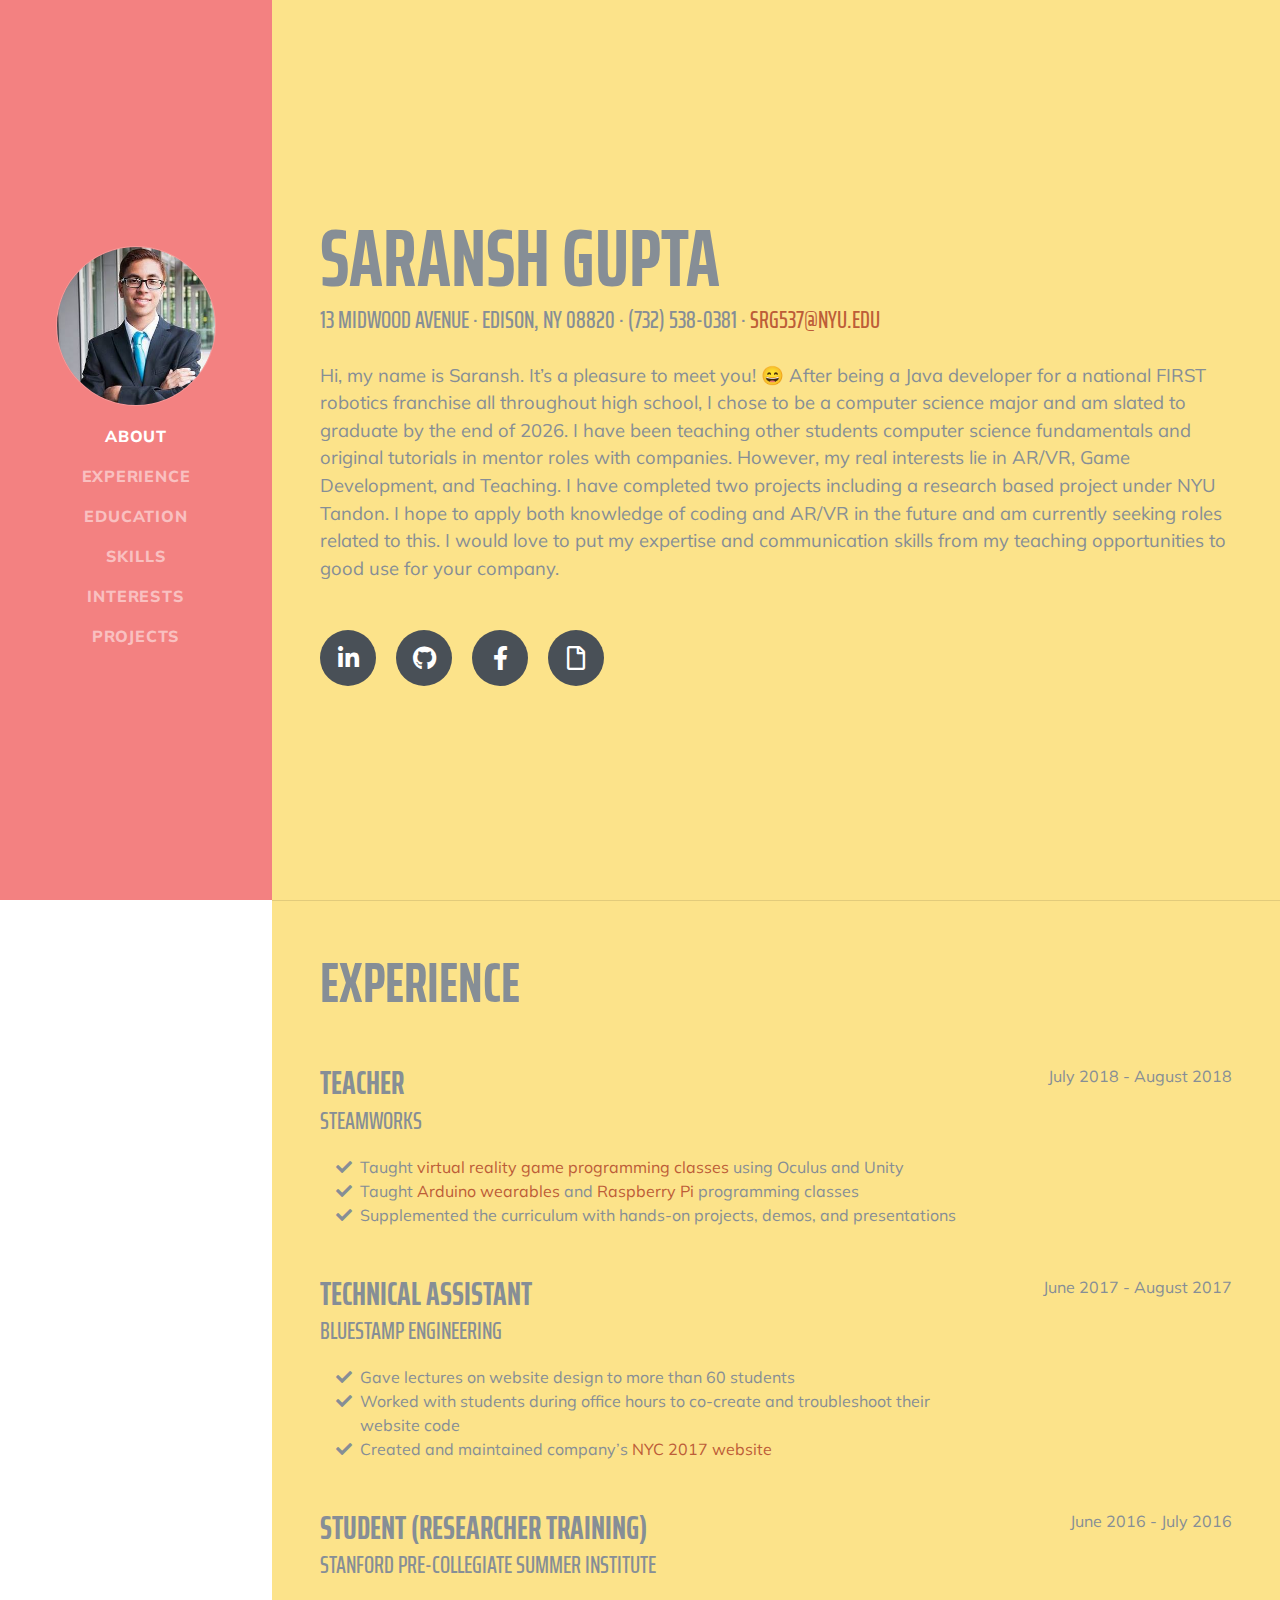
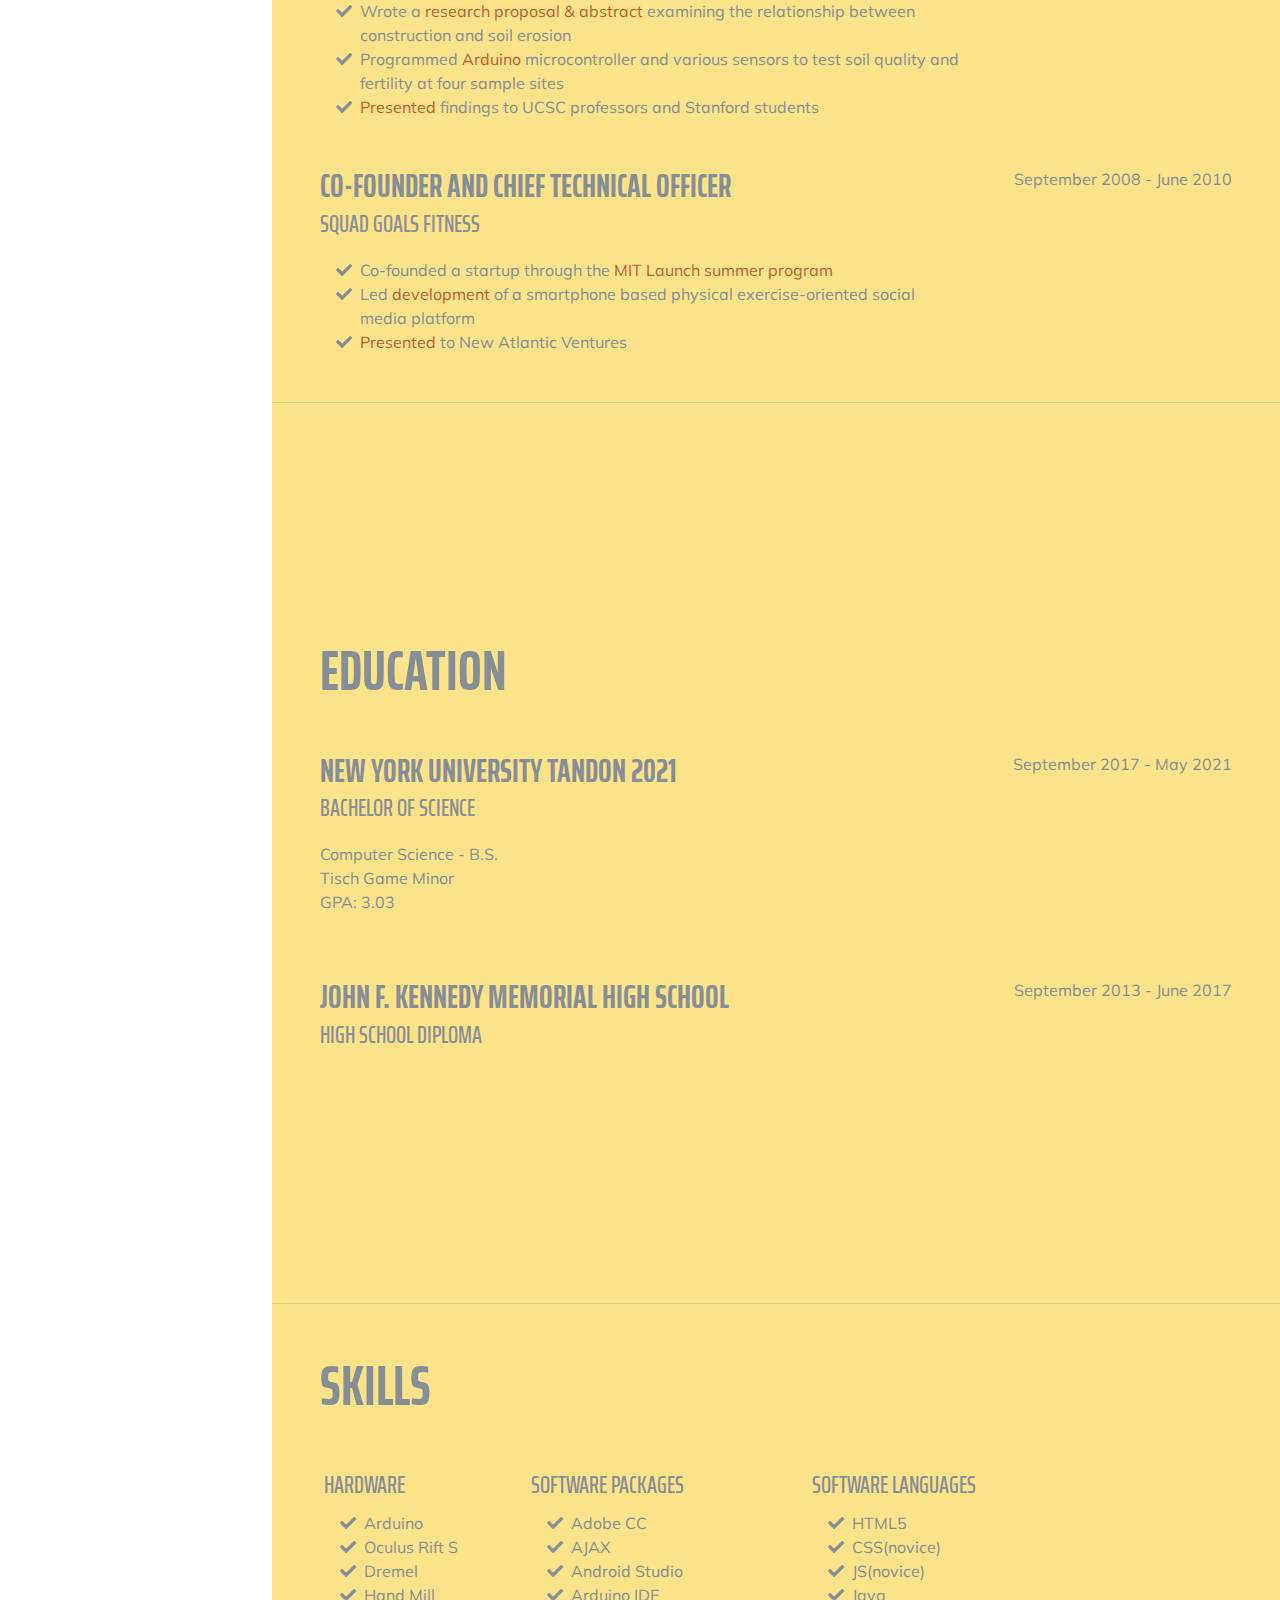
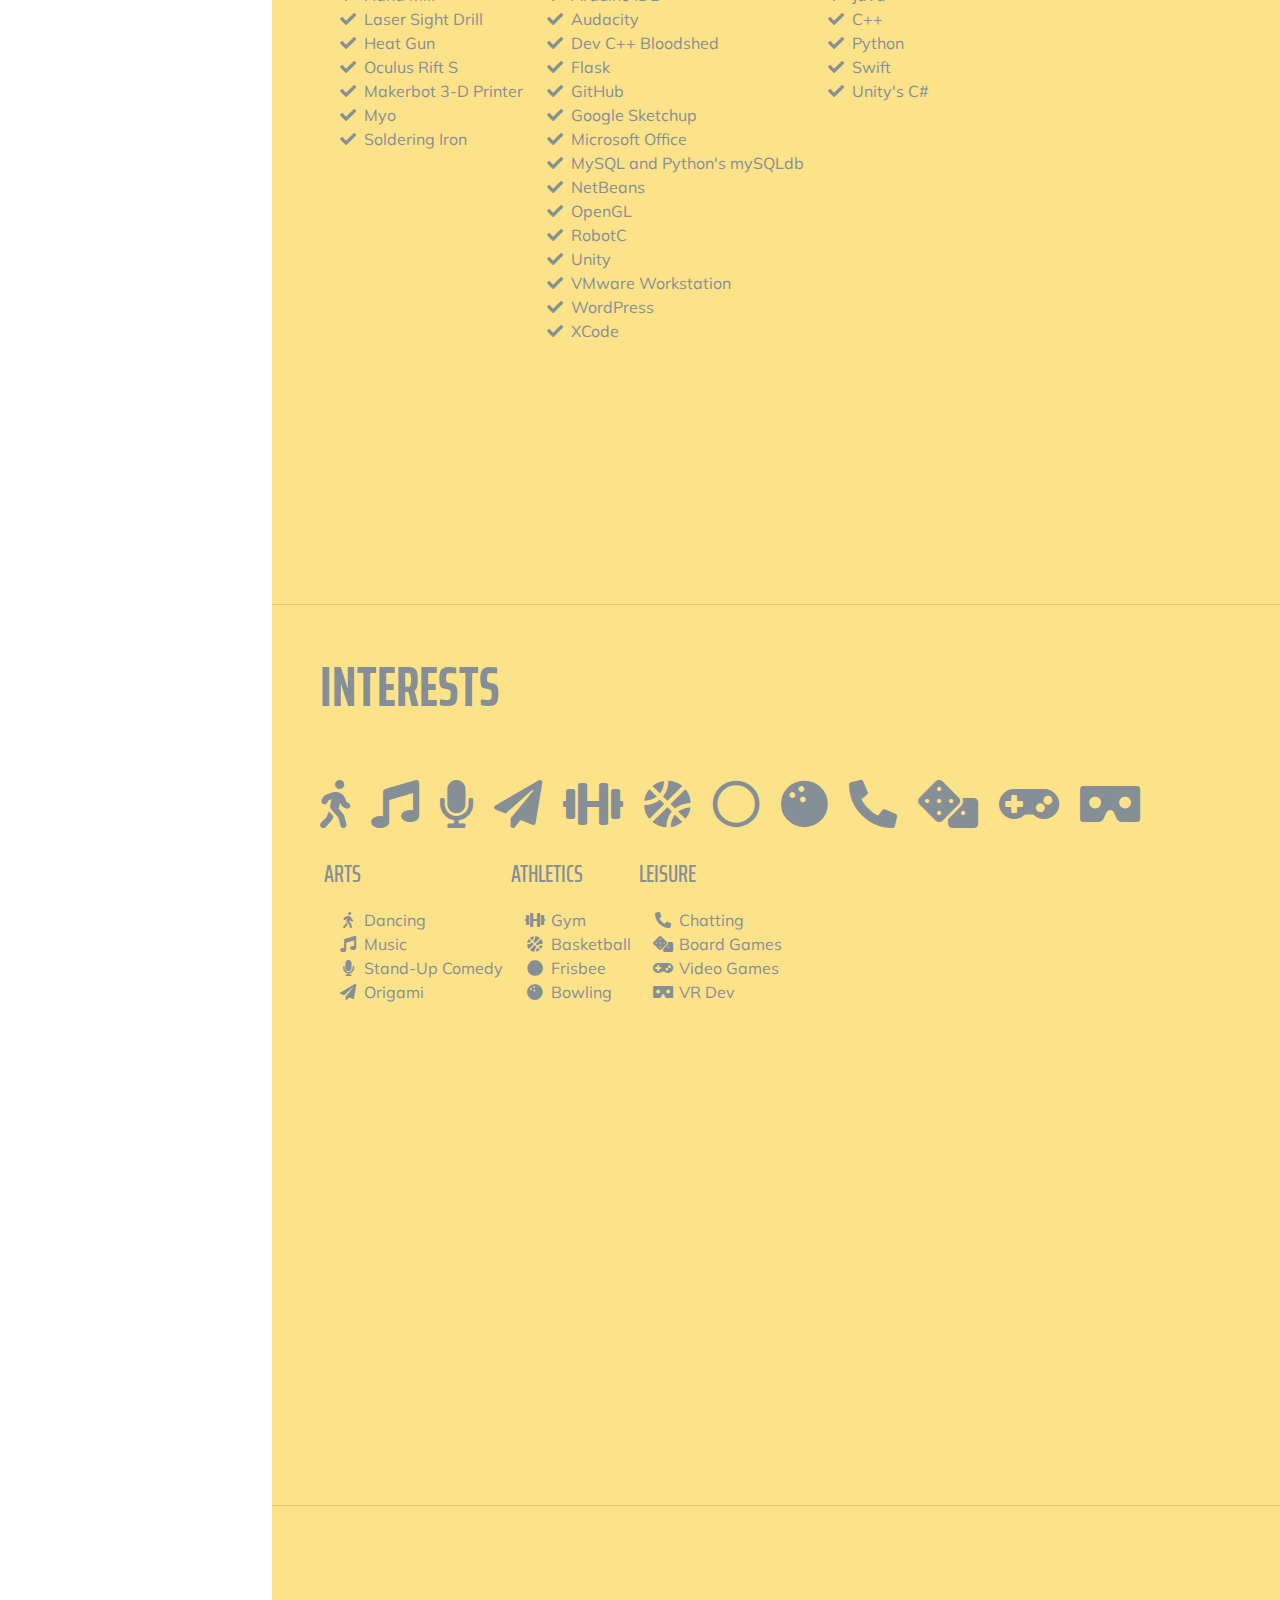
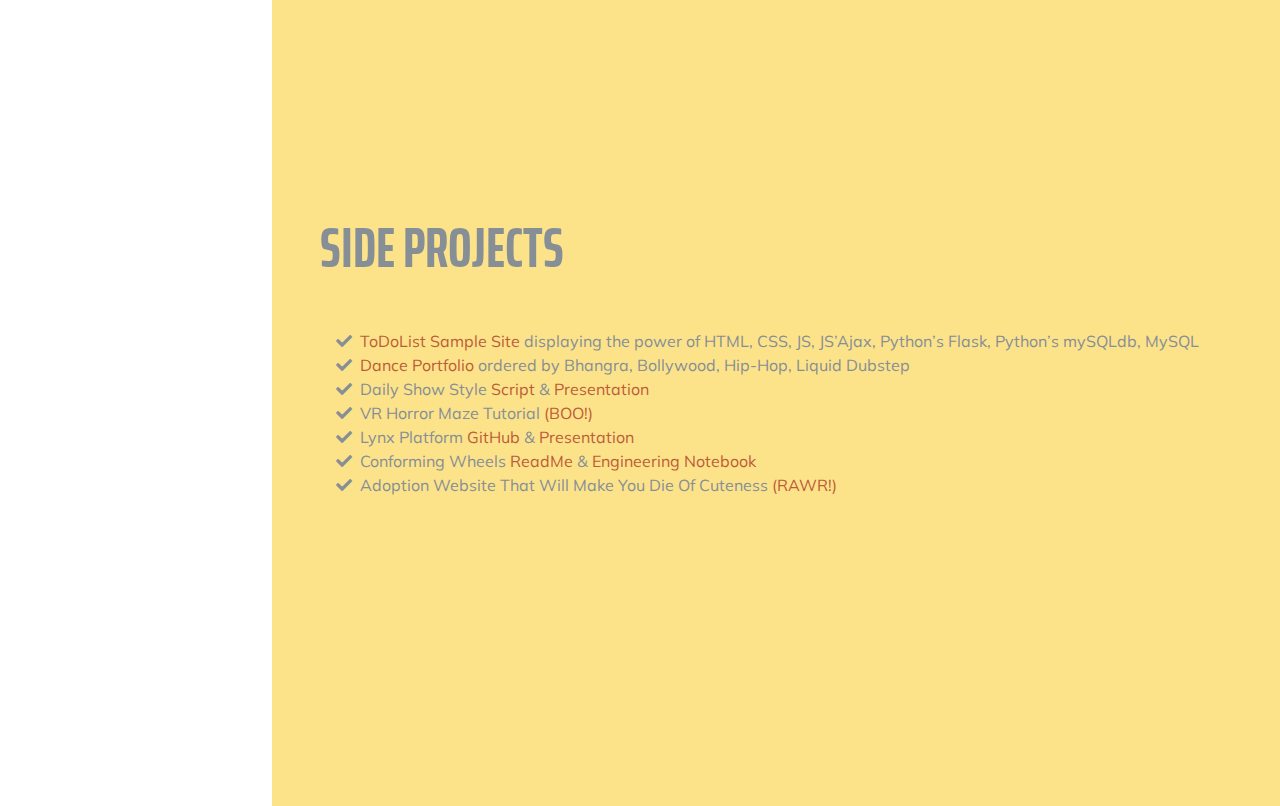
==== commit 89c673dd: "Updated Resume and Graduation Date" ====
--- a/index.html
+++ b/index.html
@@ -70,7 +70,7 @@
           <a href="mailto:srg537@nyu.edu">srg537@nyu.edu</a>
         </div>
         <p class="lead mb-5">Hi, my name is Saransh. It’s a pleasure to meet you! <span>&#128516;</span>
-          After being a Java developer for a national FIRST robotics franchise all throughout high school, I chose to be a computer science major and am slated to graduate by the end of 2024.
+          After being a Java developer for a national FIRST robotics franchise all throughout high school, I chose to be a computer science major and am slated to graduate by the end of 2026.
           I have been teaching other students computer science fundamentals and original tutorials in mentor roles with companies.
           However, my real interests lie in AR/VR, Game Development, and Teaching. I have completed two projects including a research based project under NYU Tandon.
           I hope to apply both knowledge of coding and AR/VR in the future and am currently seeking roles related to this.
@@ -88,7 +88,7 @@
           <a href="https://www.facebook.com/saransh.gupta.716" target="_blank" rel="noopener" title="Facebook">
             <i class="fab fa-facebook-f"></i>
           </a>
-          <a href="Saransh-Gupta-Resume-VR-Technician.pdf" target="_blank" rel="noopener" title="Resume">
+          <a href="Saransh-Gupta-Resume-V8.pdf" target="_blank" rel="noopener" title="Resume">
             <i class="far fa-file"></i>
           </a>
         </div>
@@ -482,26 +482,16 @@
       <div class="w-100">
         <h2 class="mb-5">Side Projects</h2>
         <ul class="fa-ul mb-0">
-          
-            <!-- <i class="fa-li fa fa-check"></i>
+          <li>
+            <i class="fa-li fa fa-check"></i>
             <a href="http://f948d5dd353e.ngrok.io/" target="_blank" rel="noopener">
               ToDoList Sample Site
-            </a>displaying the power of HTML, CSS, JS, JS’Ajax, Python’s Flask, Python’s mySQLdb, MySQL </li> -->
-          <li>
-            <i class="fa-li fa fa-check"></i>
-            <a href="https://drive.google.com/drive/folders/1U7Sl16ek_gzHz1SuKWc3vw4nsKh8J0qZ?usp=sharing" target="_blank" rel="noopener">
-              Poetry Writing Samples: 
-            </a>This is a collection of poems of varying styles that I've written for NYU </li>
-          <li>
-              <i class="fa-li fa fa-check"></i>
-              <a href="https://docs.google.com/document/d/0B8gr3AQvjZwSTEY1eEFFazUwaEE/edit?usp=sharing&ouid=100303394141129317902&resourcekey=0-Ox1oJKIn7KvffF8Zb26seg&rtpof=true&sd=true" target="_blank" rel="noopener">
-                Stanford Research Paper and Proposal: 
-              </a>This is a research proposal that I wrote while in a Stanford Program </li>
+            </a>displaying the power of HTML, CSS, JS, JS’Ajax, Python’s Flask, Python’s mySQLdb, MySQL </li>
           <li>
             <i class="fa-li fa fa-check"></i>
             <a href="https://drive.google.com/file/d/0BxiZem0QD8Isc2JSZHVIdGRWQ0U/view?usp=sharing" target="_blank" rel="noopener">
               Dance Portfolio
-            </a>ordered by Bhangra, Bollywood, Hip-Hop, Liquid Dubstep</li>
+            </a>ordered by Bhangra, Bollywood, Hip-Hop, Liquid Dubstep </li>
           <li>
             <i class="fa-li fa fa-check"></i>
             Daily Show Style <a href="https://docs.google.com/document/d/1D_EPNZG-DemUpPTbkLmfDhewSfEU1qaycpL2zxHpamE/edit?usp=sharing" target="_blank" rel="noopener">
